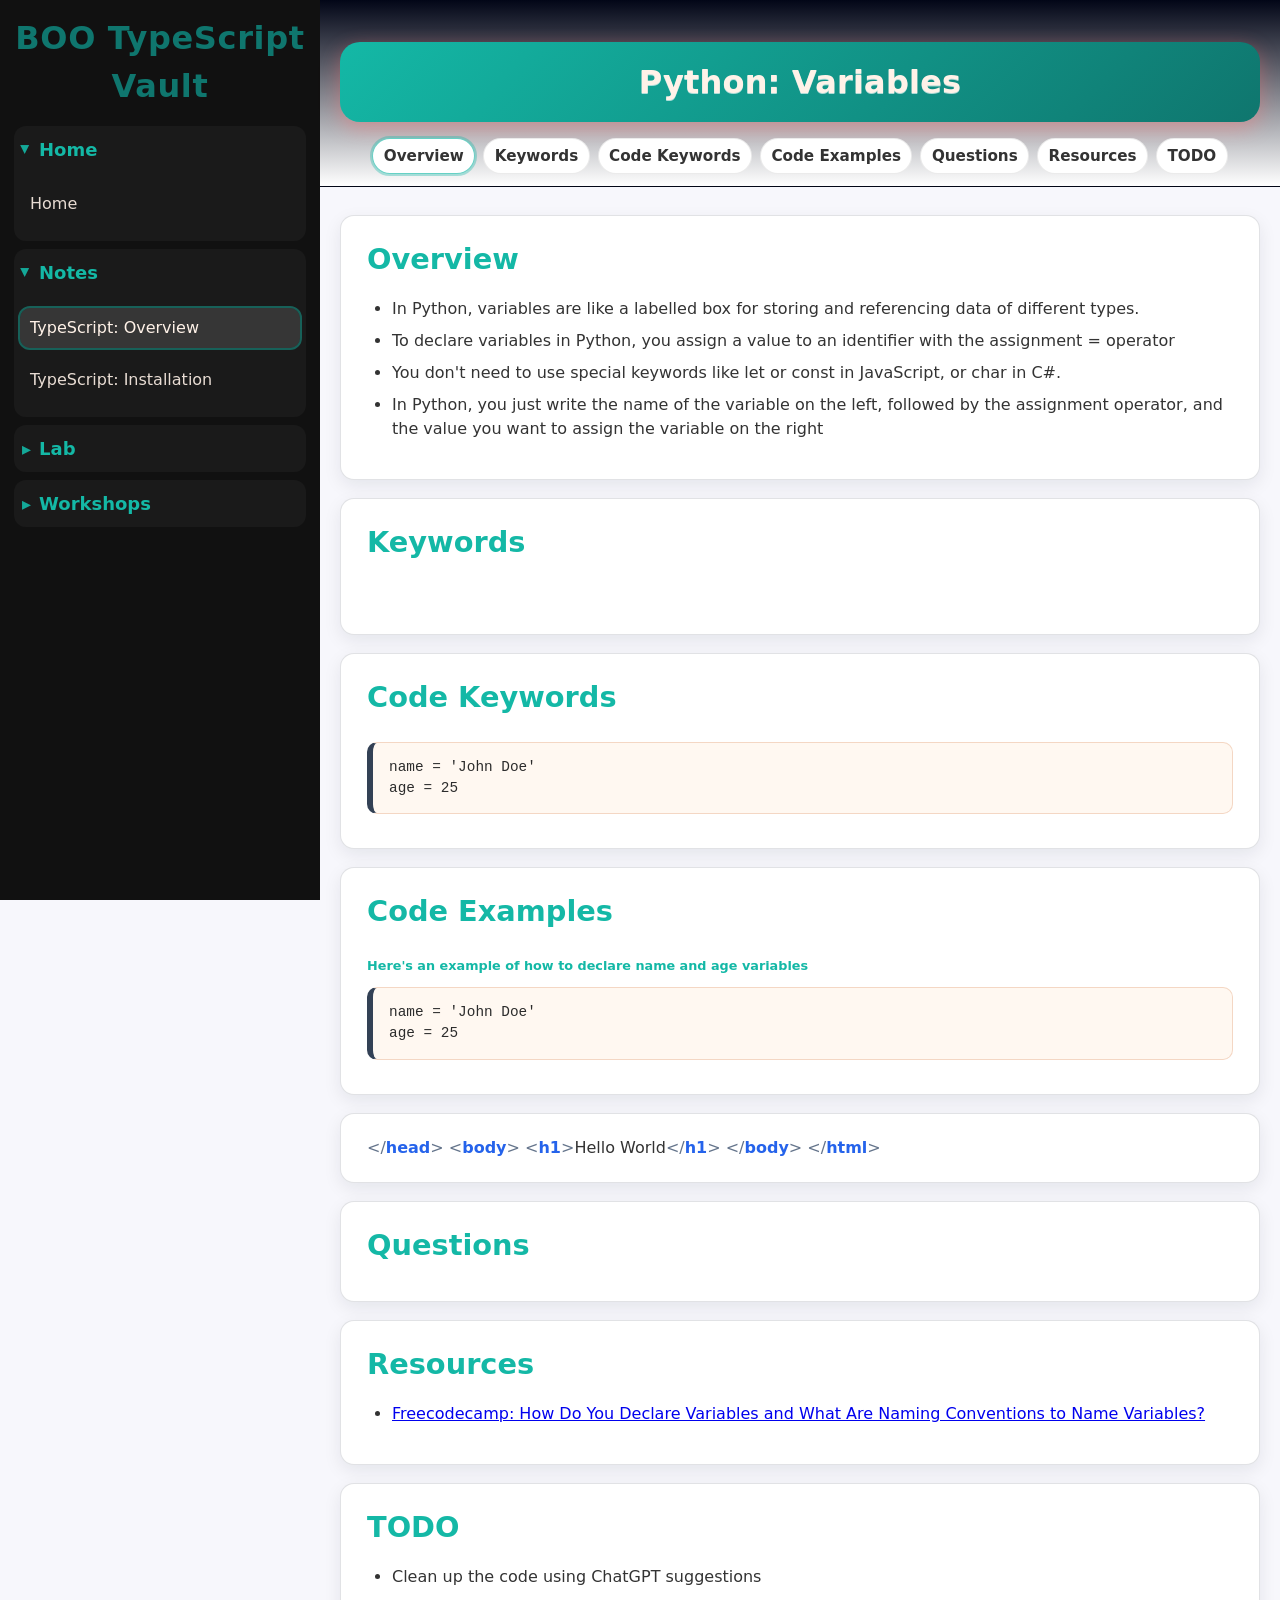
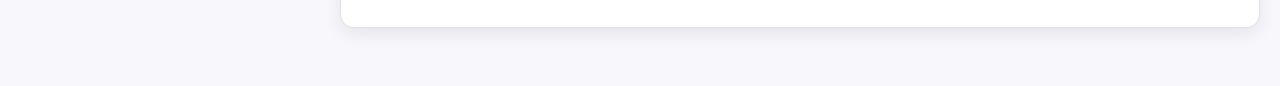
==== python-notes/python-variables.html @ 59227ae2 "feat: add Python variables overview page with structured content and styling" ====
<!doctype html>
<html lang="en">

<head>
    <meta charset="UTF-8" />
    <meta name="viewport" content="width=device-width, initial-scale=1.0" />
    <style>
        body {
            background: #f7f7fc;
        }

        #sidebar-mount {
            background: #111;
        }
    </style>
    <meta name="description" content="Python Overview Study Guide" />
    <link rel="stylesheet" href="../assets/style.css" />
    <title>Python: Overview</title>
</head>

<body data-page="overview">
    <a class="skip-link" href="#overview">Skip to content</a>
    <header class="topic-bar">
        <div class="topic-bar__title">
            <button class="nav-toggle" type="button" aria-controls="sidebar-mount" aria-expanded="false">
                ☰ <span class="sr-only">Menu</span>
            </button>
            <h1>Python: Variables</h1>
        </div>

        <nav class="quick-links" aria-label="On this page">
            <a href="#overview">Overview</a>
            <a href="#keywords">Keywords</a>
            <a href="#code-keywords">Code Keywords</a>
            <a href="#code-examples">Code Examples</a>
            <a href="#questions">Questions</a>
            <a href="#resources">Resources</a>
            <a href="#todo">TODO</a>
        </nav>
    </header>
    <div id="sidebar-mount"></div>

    <main class="content">
        <!-- Overview -->
        <section id="overview">
            <h2>Overview</h2>
            <ul>
                <li>In Python, variables are like a labelled box for storing and referencing data of different types.
                </li>
                <li>To declare variables in Python, you assign a value to an identifier with the assignment = operator
                </li>
                <li>You don't need to use special keywords like let or const in JavaScript, or char in C#.</li>
                <li>In Python, you just write the name of the variable on the left, followed by the assignment operator,
                    and the value you want to assign the variable on the right</li>
            </ul>
        </section>

        <!-- Keywords -->
        <section id="keywords">
            <h2>Keywords</h2>
            <dl>

            </dl>
        </section>

        <!-- Code Keywords -->
        <section id="code-keywords">
            <h2>Code Keywords</h2>
            <p class="code-note"></p>
            <pre><code><span class="code-variable">name</span> = <span class="code-string">'John Doe'</span>
<span class="code-variable">age</span> = <span class="code-number">25</span></code></pre>
        </section>
        <!-- Code Examples -->
        <section id="code-examples">
            <h2>Code Examples</h2>
            <p class="code-note">Here's an example of how to declare name and age variables</p>
            <pre><code><span class="code-variable">name</span> = <span class="code-string">'John Doe'</span>
<span class="code-variable">age</span> = <span class="code-number">25</span></code></pre>
        </section>
        <!-- Code Examples -->
        <section id="code-examples">
            <span class="code-bracket">&lt;/</span><span class="code-tag-name">head</span><span
                class="code-bracket">&gt;</span>
            <span class="code-bracket">&lt;</span><span class="code-tag-name">body</span><span
                class="code-bracket">&gt;</span>
            <span class="code-bracket">&lt;</span><span class="code-tag-name">h1</span><span
                class="code-bracket">&gt;</span>Hello World<span class="code-bracket">&lt;/</span><span
                class="code-tag-name">h1</span><span class="code-bracket">&gt;</span>
            <span class="code-bracket">&lt;/</span><span class="code-tag-name">body</span><span
                class="code-bracket">&gt;</span>
            <span class="code-bracket">&lt;/</span><span class="code-tag-name">html</span><span
                class="code-bracket">&gt;</span></code></pre>
        </section>

        <!-- Questions  -->
        <section id="questions">
            <h2>Questions</h2>
            <ul class="question-list">

            </ul>
        </section>

        <!--Resources -->
        <section id="resources">
            <h2>Resources</h2>
            <ul>
                <li>
                    <a target="_blank" rel="noopener noreferrer"
                        href="https://www.freecodecamp.org/learn/python-v9/lecture-understanding-variables-and-data-types/how-do-you-declare-variables-and-what-are-naming-conventions-to-name-variables">
                        Freecodecamp: How Do You Declare Variables and What Are Naming Conventions to Name
                        Variables?</a>
                </li>
            </ul>
        </section>

        <!-- TODO -->
        <section id="todo">
            <h2>TODO</h2>
            <ul>
                <li>Clean up the code using ChatGPT suggestions</li>
            </ul>
        </section>
    </main>
    <script src="../assets/script.js"></script>
    <script src="../assets/sidebar.js"></script>
    <script src="../assets/nav-toggle.js"></script>
</body>

</html>
---- assets/style.css ----
@import url('https://fonts.googleapis.com/css2?family=Inter:wght@300;400;600;800&display=swap');

/* ========== CSS VARIABLES / THEME ========== */
:root {
  --bg: #f7f7fc;
  --text: #333;
  /* Layout */
  --topic-bar-height: 110px;
  --radius-md: 14px;

  /* Surfaces */
  --border: rgba(15, 23, 42, 0.12);
  --card: #ffffff;
  --shadow: 0 10px 28px rgba(15, 23, 42, 0.08);
  --card-shadow: 0 6px 18px rgba(15, 23, 42, 0.08);

  /* Accents */
  --accent-1: #14b8a6; /* main teal */
  --accent-2: #0f766e; /* darker teal hover */
  --accent-3: #0f172a; /* deep slate panels */
  --accent-soft: #020617; /* dark background */

  /* Supporting */
  --muted: #94a3b8;
  --highlight: #22c55e;
  --warning: #f59e0b;

  /* Fonts */
  --titles-font-colour: #fff2e8;

  /* Code */
  --code-bg: #fff2e8;
  --code-border: rgba(17, 24, 39, 0.1);
  --code-tag: #2563eb;
  --code-attr: #7c3aed;
  --code-value: #b45309;

  --code-selector: hsl(29, 90%, 49%);
  --code-property: hsl(197, 80%, 16%);
  --code-css-value: #a3e635;
  --code-brace: #c792ea;
  --code-class: #ffd166;
  --code-id: #ef476f;

  /* Sidebar */
  --sidebar-bg: #111;
  --sidebar-text: #fff2e8;

  --sidebar-width: 20rem;
  --content-max: 98rem;

  /* Adjust if your quick links wrap */

  --radius-lg: 20px;

  /* Status */
  --status-complete: #16a34a;
  --status-progress: #f59e0b;
  --status-not: #dc2626;
}

*,
*::before,
*::after {
  box-sizing: border-box;
}

html {
  scroll-behavior: smooth;
}

body {
  margin: 0;
  font-family:
    system-ui,
    -apple-system,
    Segoe UI,
    Roboto,
    Arial,
    sans-serif;
  background: var(--bg);
  color: var(--text);
  line-height: 1.5;
}

section[id] {
  scroll-margin-top: calc(var(--topic-bar-height) + 25px);
}

/* ========== SIDEBAR ========== */

#sidebar-mount {
  position: fixed;
  top: 0;
  left: 0;
  width: var(--sidebar-width);
  height: 100vh;
  background: var(--sidebar-bg);
  z-index: 40; /* below .sidebar (60), above page bg */
}
.sidebar {
  position: fixed;
  top: 0;
  left: 0;
  width: var(--sidebar-width);
  height: 100vh;
  overflow-y: auto;
  padding: 14px;
  background: var(--sidebar-bg);
  color: var(--sidebar-text);
  z-index: 60;
}

.sidebar-title {
  margin: 0 0 1rem;
  font-size: 2rem;
  font-weight: 800;
  letter-spacing: 0.02em;
  text-align: center;
  color: var(--accent-2);
}

/* Collapsible groups */
.nav-group {
  margin: 0.5rem 0;
  border-radius: 12px;
  background: rgba(255, 255, 255, 0.04);
}

.nav-group summary {
  cursor: pointer;
  padding: 10px 8px;
  font-weight: 700;
  border-radius: 10px;
  user-select: none;
  list-style: none;
  color: var(--accent-1);
  font-size: large;
}

.nav-group summary::-webkit-details-marker {
  display: none;
}

.nav-group summary::before {
  content: '▸';
  display: inline-block;
  margin-right: 0.5rem;
  transform: rotate(0deg);
  transition: transform 150ms ease;
  opacity: 0.9;
}

.nav-group[open] summary::before {
  transform: rotate(90deg);
}

.nav-list {
  display: grid;
  gap: 6px;
  padding: 8px 6px 14px;
}

.nav-list a {
  display: block;
  color: var(--sidebar-text);
  text-decoration: none;
  margin: 0.2rem 0;
  padding: 8px 10px;
  border-radius: 10px;
  opacity: 0.9;
}

.nav-list a:hover,
.nav-list a:focus-visible {
  opacity: 1;
  background: rgba(255, 255, 255, 0.08);
  outline: none;
}

/* Current page highlight (sidebar) */
.nav-list a.active-page {
  background: rgba(255, 255, 255, 0.12);
  outline: 2px solid color-mix(in srgb, var(--accent-1) 45%, transparent);
  opacity: 1;
}

/* =========================
   TOPIC BAR (fixed, offset from sidebar)
========================= */
.topic-bar {
  position: fixed;
  top: 0;
  left: var(--sidebar-width);
  right: 0;
  z-index: 50;
  background: linear-gradient(0deg, #ffffff, var(--accent-soft));
  border-bottom: 1px solid rgba(0, 0, 0, 0.06);
  padding: 18px 20px 12px;
}

.topic-bar__inner {
  max-width: var(--content-max);
  margin: 0 auto;
}

.topic-bar__title h1 {
  margin: 0 0 10px;
  text-align: center;
  font-size: 2rem;
  letter-spacing: 0.2px;
  color: var(--titles-font-colour);
  text-shadow: 0 1px 0 rgba(255, 255, 255, 0.65);
  background: linear-gradient(135deg, var(--accent-1), var(--accent-2));
  padding: 16px 22px;
  border-radius: var(--radius-lg);
  box-shadow: 0 6px 20px rgba(255, 107, 107, 0.4);
}

/* Quick links row */
.quick-links {
  display: flex;
  flex-wrap: wrap;
  gap: 8px;
  justify-content: center;
  padding-top: 6px;
}

.quick-links a {
  display: inline-block;
  text-decoration: none;
  border: 1px solid transparent;
  color: var(--text);
  background: #ffffff;
  border: 1px solid rgba(0, 0, 0, 0.08);
  border-radius: 999px;
  padding: 0.35rem 0.65rem;
  font-weight: 600;
  font-size: 0.95rem;
}

.quick-links a:hover,
.quick-links a:focus-visible {
  outline: none;
  border-color: color-mix(in srgb, var(--accent-1) 55%, transparent);
}

.quick-links a.active {
  border-color: color-mix(in srgb, var(--accent-1) 65%, transparent);
  outline: 2px solid color-mix(in srgb, var(--accent-1) 35%, transparent);
}

/* =========================
   MAIN CONTENT (offset for sidebar + fixed header)
========================= */
.content {
  margin-left: var(--sidebar-width);
  margin: 0 auto;
  padding: calc(var(--topic-bar-height) + 10px) 20px 40px;
}

.content > * {
  max-width: var(--content-max);
  margin-left: auto;
  margin-right: auto;
}

.content > section,
.card {
  background: var(--card);
  padding: 22px 26px;
  margin: 18px auto;
  margin-left: calc(var(--sidebar-width));
  border-radius: var(--radius-md);
  box-shadow: var(--card-shadow);
  border-left: 8px solid var(--accent-2);
  border: 1px solid var(--border);
}
section[id] {
  scroll-margin-top: 10px;
}
html {
  scroll-behavior: smooth;
}
html {
  scroll-padding-top: calc(var(--topic-bar-height) + 25px);
}
h2 {
  margin: 0 0 10px;
  font-size: 1.8rem;
  color: var(--accent-1);
}

h3 {
  color: var(--accent-2);
  margin: 18px 0 10px;
  font-size: 1.1rem;
}

p {
  margin: 10px 0;
  color: var(--text);
}

.muted {
  color: var(--muted);
}

ul {
  padding-left: 25px;
}

li {
  margin-bottom: 8px;
}

code {
  background: var(--code-bg);
  padding: 2px 6px;
  border-radius: 6px;
  font-family: Consolas, monospace;
}

pre code {
  display: block;
  padding: 12px;
}

.skip-link {
  position: absolute;
  left: -999px;
  top: 10px;
  background: var(--card);
  color: var(--text);
  padding: 0.5rem 0.75rem;
  border-radius: 10px;
  border: 1px solid var(--border);
  box-shadow: var(--shadow);
  z-index: 9999;
}

.skip-link:focus {
  left: calc(var(--sidebar-width) + 20px);
  z-index: 100;
}

.question-list {
  margin: 0.75rem 0 0;
  padding-left: 1.2rem;
}

.question-list li {
  margin-bottom: 0.75rem;
  line-height: 1.5;
}

/* ===== Progress Legend ===== */

.status-legend {
  margin: 2rem 0;
  padding: 1rem;
  border: 1px solid var(--border, #ccc);
  border-radius: 8px;
  background: #f9f9f9;
}

.legend-list {
  list-style: none;
  padding: 0;
  margin: 0.75rem 0 0;
  display: grid;
  gap: 0.5rem;
}

.legend-list li {
  display: flex;
  align-items: center;
  margin-bottom: 0.5rem;
}

.legend-dot {
  width: 12px;
  height: 12px;
  border-radius: 999px;
  margin-right: 0.6rem;
  flex: 0 0 auto;
}

.track-item {
  padding: 1.05rem 1.4rem;
  border-left: 10px solid;
  border-radius: 12px;
  background: var(--card);
  border: 8px solid var(--border);
  box-shadow: 0 6px 18px rgba(17, 24, 39, 0.06);
  margin-bottom: 1.1rem;
}

/* Status colors */

.track-item[data-status='complete'] {
  border-left-color: var(--status-complete);
}

.track-item[data-status='in-progress'] {
  border-left-color: var(--status-progress);
}

.track-item[data-status='not-started'] {
  border-left-color: var(--status-not);
}

.legend-dot.complete {
  background: var(--status-complete);
}

.legend-dot.in-progress {
  background: var(--status-progress);
}

.legend-dot.not-started {
  background: var(--status-not);
}

p code {
  background: #f1f5f9;
  color: var(--accent-2);
  padding: 0.15rem 0.4rem;
  border-radius: 6px;
  font-size: 0.88rem;
}

/* Code blocks */
pre {
  background: #fff8f1;
  color: #2c2c2c;
  padding: 0.85rem 1rem;
  border-radius: 10px;
  overflow-x: auto;
  margin: 0.75rem 0;
  border: 1px solid #f4d7c4;
  border-left: 6px solid #f97316;
  border-left: 6px solid #334155;
}

pre code {
  background: transparent;
  padding: 0;
  font-family: Consolas, monospace;
  font-size: 0.9rem;
}

/* Fake HTML syntax highlighting */
.code-tag {
  color: var(--code-tag);
  font-weight: 600;
}

.code-attr {
  color: var(--code-attr);
}

.code-value {
  color: var(--code-value);
}

.code-declaration {
  display: inline-block;
  background: var(--accent-soft);
  color: var(--accent-2);
  padding: 0.4rem 0.75rem;
  border-radius: 8px;
  font-weight: 600;
  border: 1px solid color-mix(in srgb, var(--accent-1) 25%, transparent);
  letter-spacing: 0.3px;
}

pre code {
  background: transparent;
}

.code-keyword {
  color: #2563eb;
  font-weight: 600;
}

.code-doctype {
  color: #7c3aed;
  font-weight: 500;
}

.code-bracket {
  color: #64748b;
}

.code-tag-name {
  color: #2563eb;
  font-weight: 600;
}

.code-note {
  margin: 1.4rem 0 0.4rem;
  font-weight: 600;
  font-size: 0.8rem;
  color: var(--accent-1);
}

p code,
li > code,
.code-note code {
  background: #fff8f1;
  color: #5b21b6;
  padding: 0.2rem 0.45rem;
  border-radius: 6px;
  font-weight: 600;
}

.code-comment {
  color: #6b7280; /* muted grey */
  font-style: italic;
}
/* =========================
   Definition Lists (Grid Version)
   ========================= */

dl {
  display: grid;
  grid-template-columns: 160px 1fr;
  gap: 0.5rem 1.5rem;
  margin: 1.5rem 0;
}

dt {
  font-weight: 600;
  color: var(--accent);
  align-self: start;
}

dd {
  margin: 0;
  color: var(--text);
}

/*Lab Content*/
.lab-content {
  margin-left: var(--sidebar-width);
  padding: calc(var(--topic-bar-height) + 10px) 10px 10px;
}

.lab-footer {
  margin-left: var(--sidebar-width);
  border-left: 10px solid var(--accent-2);
  padding: 10px;
}

.nav-list a,
.quick-links a,
.track-item {
  transition: all 0.2s ease;
}

/* Screen-reader only utility */
.sr-only {
  position: absolute;
  width: 1px;
  height: 1px;
  padding: 0;
  margin: -1px;
  overflow: hidden;
  clip: rect(0, 0, 0, 0);
  white-space: nowrap;
  border: 0;
}

.nav-toggle {
  visibility: hidden; /* hidden by default, shown on mobile */
}

/* =========================
   MOBILE
========================= */
@media (max-width: 900px) {
  :root {
    --topic-bar-height: 130px; /* quick links wrap more on small screens */
  }

  .topic-bar__title h1 {
    font-size: 1.8rem;
  }

  .sidebar {
    position: static;
    /*position: sticky;
    width: 25%;
    height: auto;
    z-index: 70;*/
    width: 100%;
    height: 100%;
  }

  .topic-bar {
    position: sticky;
    top: 0;
    left: 0;
    z-index: 50;
    background: linear-gradient(0deg, #ffffff, var(--accent-soft));
    border-bottom: 1px solid var(--border);
    padding: 12px 16px;
  }
  .content {
    margin-left: 0;
    padding-top: 10px;
  }

  .content > section,
  .card {
    margin-left: 0;
  }

  .skip-link:focus {
    left: 20px;
  }

  /* Backdrop */
  .sidebar-backdrop {
    position: fixed;
    inset: 0;
    background: rgba(0, 0, 0, 0.45);
    opacity: 0;
    pointer-events: none;
    transition: opacity 200ms ease;
    z-index: 70;
  }

  /* Keep sidebar mount painted to avoid flashes, but make it a drawer */
  #sidebar-mount {
    position: fixed;
    top: 0;
    left: 0;
    width: min(86vw, 340px);
    height: 100vh;
    background: var(--sidebar-bg);
    z-index: 80;
    transform: translateX(-105%);
    transition: transform 200ms ease;
  }

  /* Toggle button */
  .nav-toggle {
    position: absolute;
    left: 12px;
    top: 12px;
    border: 1px solid rgba(0, 0, 0, 0.12);
    background: #fff;
    border-radius: 12px;
    padding: 10px 12px;
    font-weight: 800;
    cursor: pointer;
    visibility: visible;
  }

  /* Open state */
  body.nav-open #sidebar-mount {
    transform: translateX(0);
  }
  body.nav-open .sidebar-backdrop {
    opacity: 1;
    pointer-events: auto;
  }

  /* Optional: stop page scrolling when drawer open */
  body.nav-open {
    overflow: hidden;
  }
}
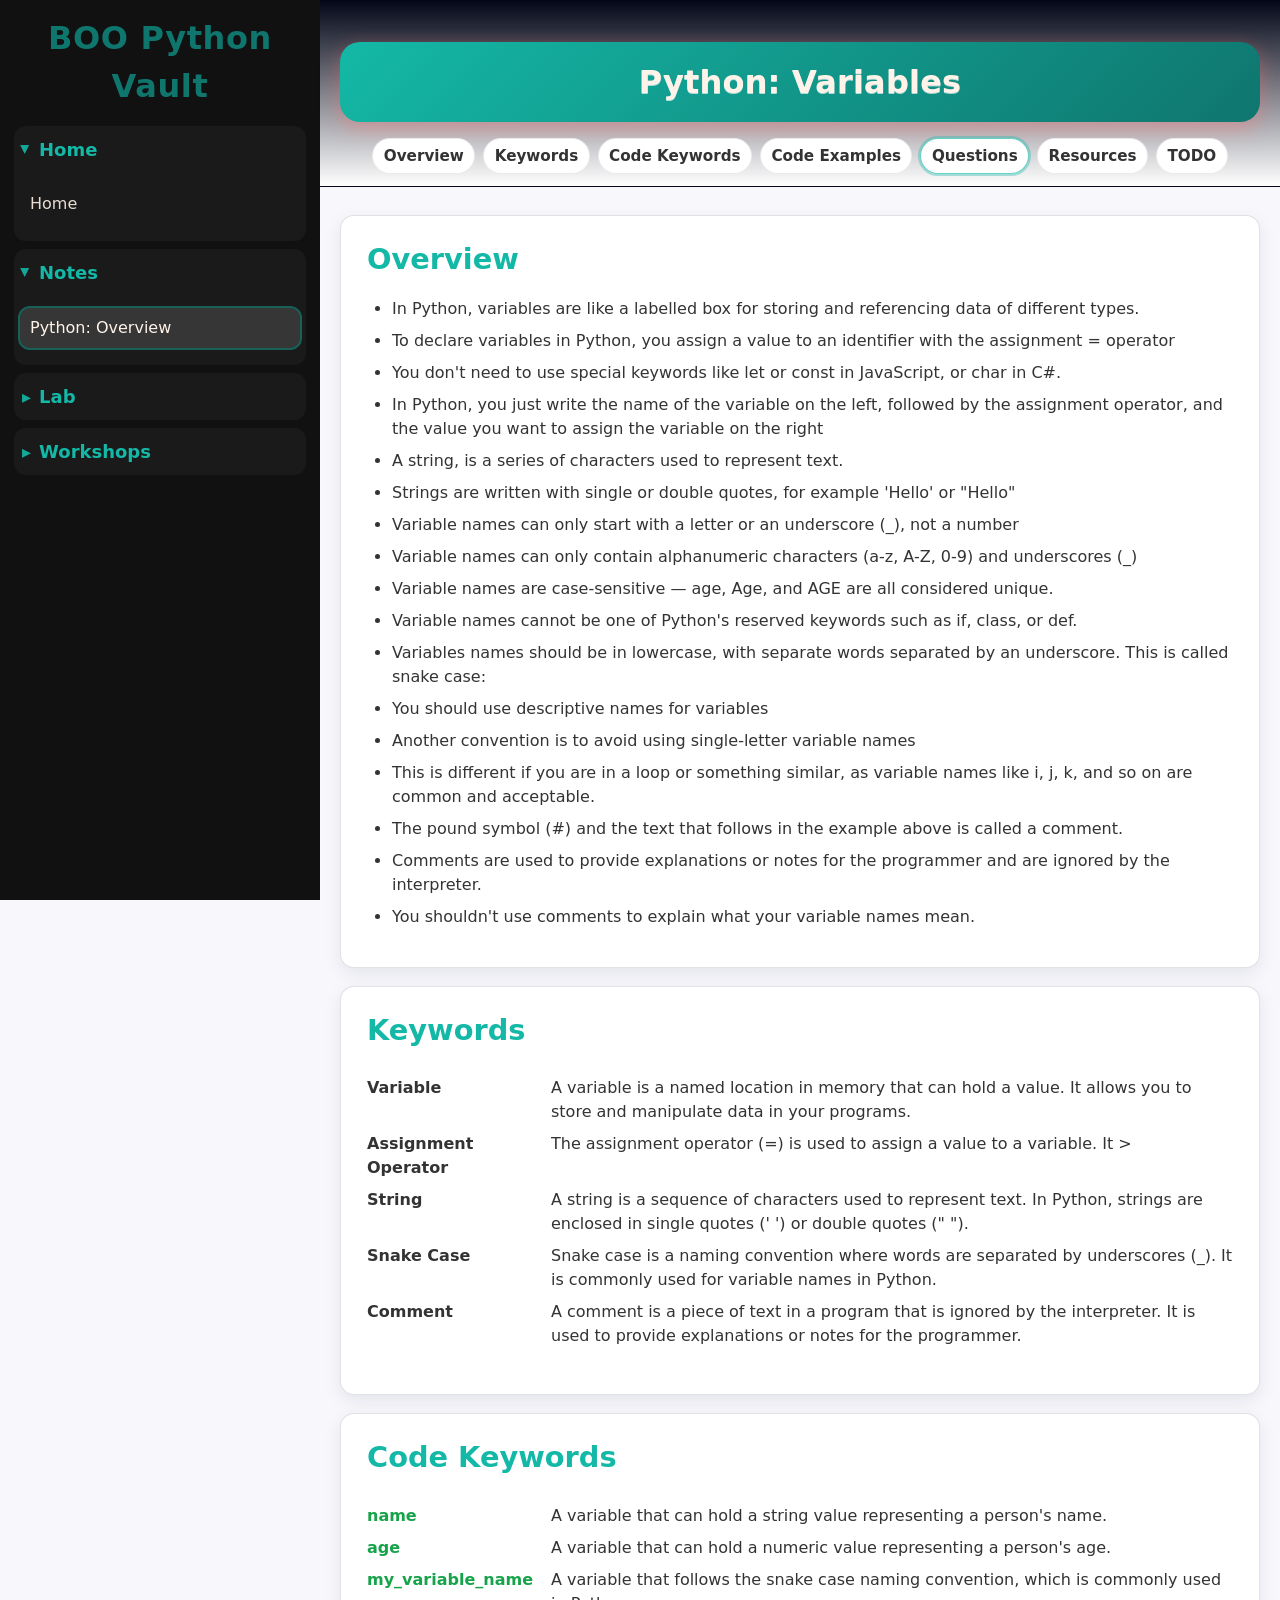
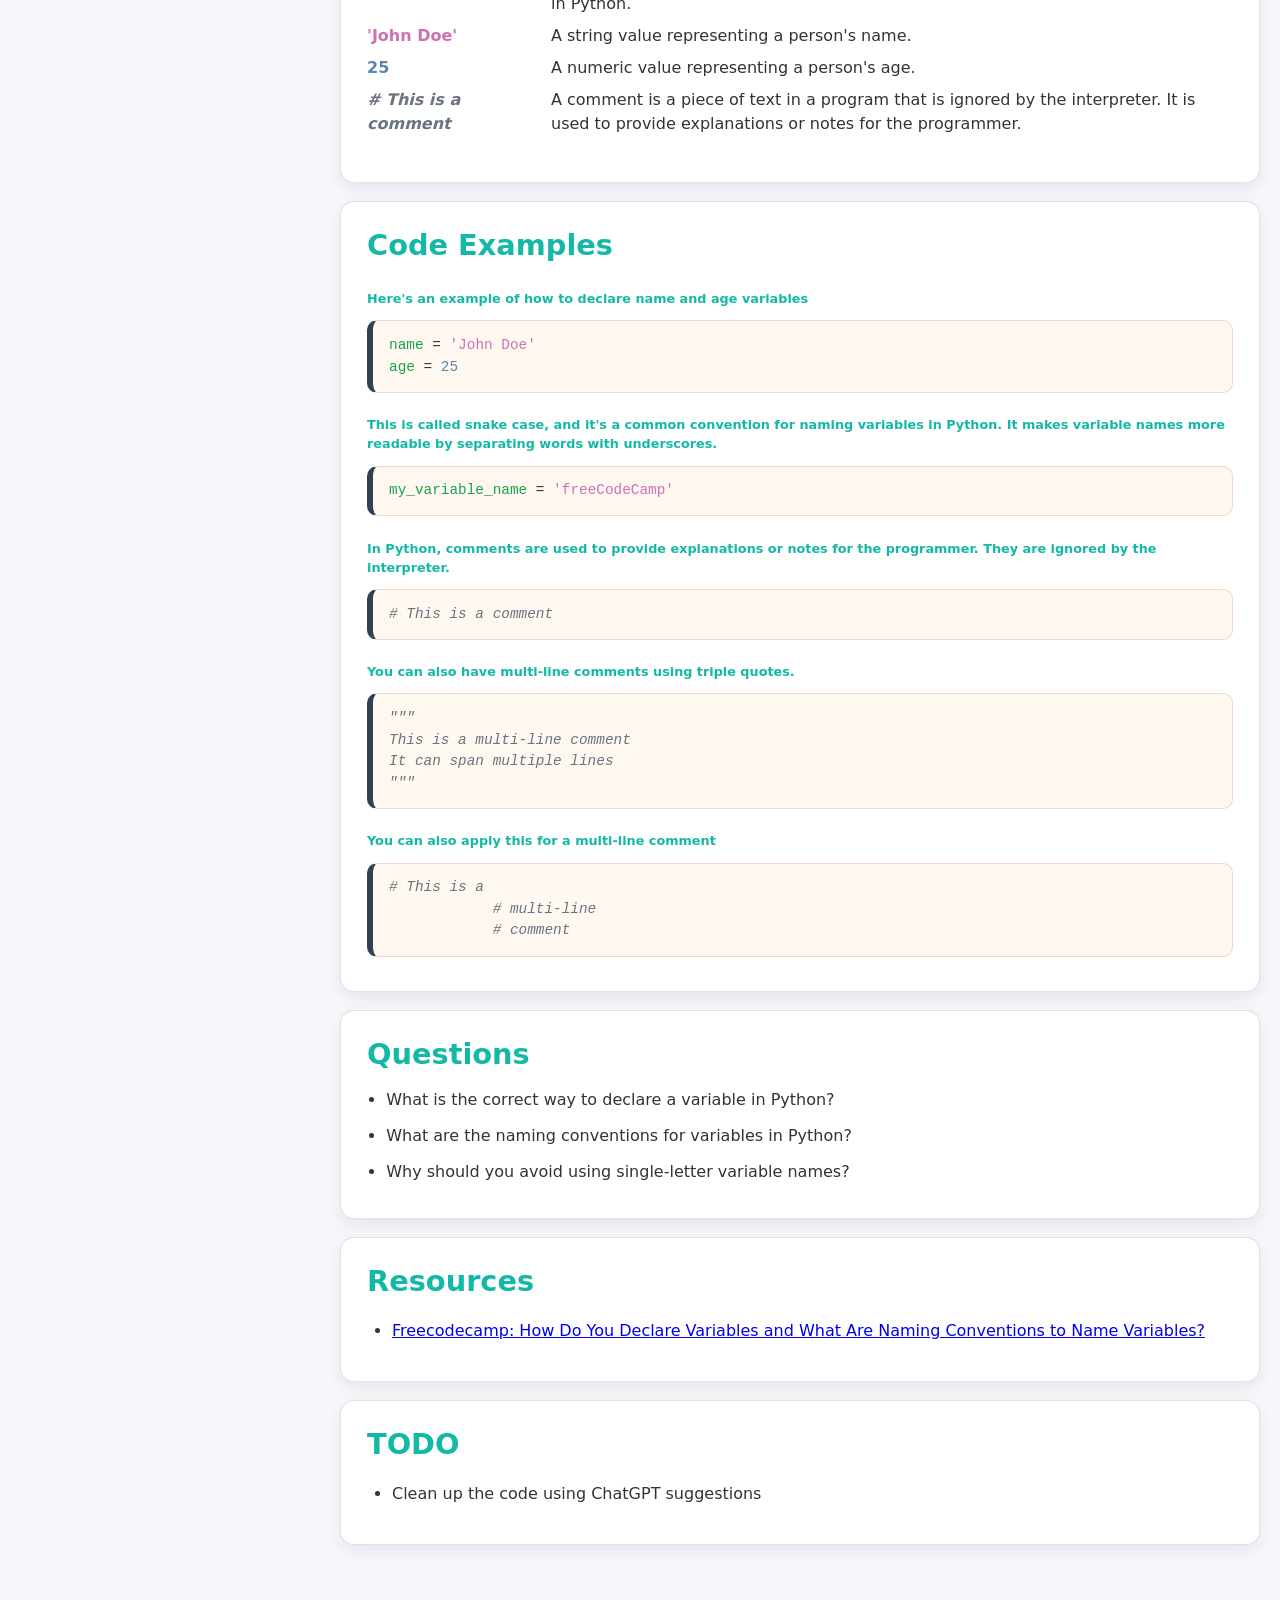
==== commit cdb457ad: "feat: update sidebar and HTML files for Python content; add new Python installation page and enhance" ====
--- a/python-notes/python-variables.html
+++ b/python-notes/python-variables.html
@@ -52,6 +52,22 @@
                 <li>You don't need to use special keywords like let or const in JavaScript, or char in C#.</li>
                 <li>In Python, you just write the name of the variable on the left, followed by the assignment operator,
                     and the value you want to assign the variable on the right</li>
+                <li>A string, is a series of characters used to represent text.</li>
+                <li>Strings are written with single or double quotes, for example 'Hello' or "Hello"</li>
+                <li>Variable names can only start with a letter or an underscore (_), not a number </li>
+                <li>Variable names can only contain alphanumeric characters (a-z, A-Z, 0-9) and underscores (_)</li>
+                <li>Variable names are case-sensitive — age, Age, and AGE are all considered unique.</li>
+                <li>Variable names cannot be one of Python's reserved keywords such as if, class, or def.</li>
+                <li>Variables names should be in lowercase, with separate words separated by an underscore. This is
+                    called snake case:</li>
+                <li>You should use descriptive names for variables</li>
+                <li>Another convention is to avoid using single-letter variable names</li>
+                <li>This is different if you are in a loop or something similar, as variable names like i, j, k, and so
+                    on are common and acceptable.</li>
+                <li>The pound symbol (#) and the text that follows in the example above is called a comment.</li>
+                <li>Comments are used to provide explanations or notes for the programmer and are ignored by the
+                    interpreter.</li>
+                <li>You shouldn't use comments to explain what your variable names mean.</li>
             </ul>
         </section>
 
@@ -59,16 +75,43 @@
         <section id="keywords">
             <h2>Keywords</h2>
             <dl>
-
+                <dt>Variable</dt>
+                <dd>A variable is a named location in memory that can hold a value. It allows
+                    you to store and manipulate data in your programs.</dd>
+                <dt>Assignment Operator</dt>
+                <dd>The assignment operator (=) is used to assign a value to a variable. It
+                    ></dd>
+                <dt>String</dt>
+                <dd>A string is a sequence of characters used to represent text. In Python,
+                    strings are enclosed in single quotes (' ') or double quotes (" ").</dd>
+                <dt>Snake Case</dt>
+                <dd>Snake case is a naming convention where words are separated by underscores (_). It is commonly used
+                    for variable names in Python.</dd>
+                <dt>Comment</dt>
+                <dd>A comment is a piece of text in a program that is ignored by the interpreter. It is used to provide
+                    explanations or notes for the programmer.</dd>
             </dl>
         </section>
 
         <!-- Code Keywords -->
         <section id="code-keywords">
             <h2>Code Keywords</h2>
-            <p class="code-note"></p>
-            <pre><code><span class="code-variable">name</span> = <span class="code-string">'John Doe'</span>
-<span class="code-variable">age</span> = <span class="code-number">25</span></code></pre>
+            <dl>
+                <dt><span class="code-variable">name</span></dt>
+                <dd>A variable that can hold a string value representing a person's name.</dd>
+                <dt><span class="code-variable">age</span></dt>
+                <dd>A variable that can hold a numeric value representing a person's age.</dd>
+                <dt><span class="code-variable">my_variable_name</span></dt>
+                <dd>A variable that follows the snake case naming convention, which is commonly used in Python.</dd>
+                <dt><span class="code-string">'John Doe'</span></dt>
+                <dd>A string value representing a person's name.</dd>
+                <dt><span class="code-number">25</span></dt>
+                <dd>A numeric value representing a person's age.</dd>
+                <dt><span class="code-comment"># This is a comment</span></dt>
+                <dd>A comment is a piece of text in a program that is ignored by the interpreter. It is used to provide
+                    explanations or notes for the programmer.</dd>
+            </dl>
+
         </section>
         <!-- Code Examples -->
         <section id="code-examples">
@@ -76,27 +119,31 @@
             <p class="code-note">Here's an example of how to declare name and age variables</p>
             <pre><code><span class="code-variable">name</span> = <span class="code-string">'John Doe'</span>
 <span class="code-variable">age</span> = <span class="code-number">25</span></code></pre>
+            <p class="code-note"> This is called snake case, and it's a common convention for naming variables in
+                Python. It makes variable names more readable by separating words with underscores.</p>
+            <pre><code><span class="code-variable">my_variable_name</span> = <span class="code-string">'freeCodeCamp'</span></code></pre>
+            <p class="code-note">In Python, comments are used to provide explanations or notes for the programmer. They
+                are ignored by the interpreter.</p>
+            <pre><code><span class="code-comment"># This is a comment</span></code></pre>
+            <p class="code-note">You can also have multi-line comments using triple quotes.</p>
+            <pre><code><span class="code-comment">"""
+This is a multi-line comment
+It can span multiple lines
+"""</span></code></pre>
+            <p class="code-note">You can also apply this for a multi-line comment</p>
+            <pre><code><span class="code-comment"># This is a 
+            # multi-line 
+            # comment</span></code></pre>
         </section>
-        <!-- Code Examples -->
-        <section id="code-examples">
-            <span class="code-bracket">&lt;/</span><span class="code-tag-name">head</span><span
-                class="code-bracket">&gt;</span>
-            <span class="code-bracket">&lt;</span><span class="code-tag-name">body</span><span
-                class="code-bracket">&gt;</span>
-            <span class="code-bracket">&lt;</span><span class="code-tag-name">h1</span><span
-                class="code-bracket">&gt;</span>Hello World<span class="code-bracket">&lt;/</span><span
-                class="code-tag-name">h1</span><span class="code-bracket">&gt;</span>
-            <span class="code-bracket">&lt;/</span><span class="code-tag-name">body</span><span
-                class="code-bracket">&gt;</span>
-            <span class="code-bracket">&lt;/</span><span class="code-tag-name">html</span><span
-                class="code-bracket">&gt;</span></code></pre>
-        </section>
+
 
         <!-- Questions  -->
         <section id="questions">
             <h2>Questions</h2>
             <ul class="question-list">
-
+                <li>What is the correct way to declare a variable in Python?</li>
+                <li>What are the naming conventions for variables in Python?</li>
+                <li>Why should you avoid using single-letter variable names?</li>
             </ul>
         </section>
 
--- a/assets/style.css
+++ b/assets/style.css
@@ -34,6 +34,9 @@
   --code-tag: #2563eb;
   --code-attr: #7c3aed;
   --code-value: #b45309;
+  --code-variable: #16a34a;
+  --code-number: #5986aa;
+  --code-string: #ce71b2;
 
   --code-selector: hsl(29, 90%, 49%);
   --code-property: hsl(197, 80%, 16%);
@@ -464,6 +467,17 @@
   color: var(--code-value);
 }
 
+.code-variable {
+  color: var(--code-variable);
+}
+
+.code-number {
+  color: var(--code-number);
+}
+
+.code-string {
+  color: var(--code-string);
+}
 .code-declaration {
   display: inline-block;
   background: var(--accent-soft);
